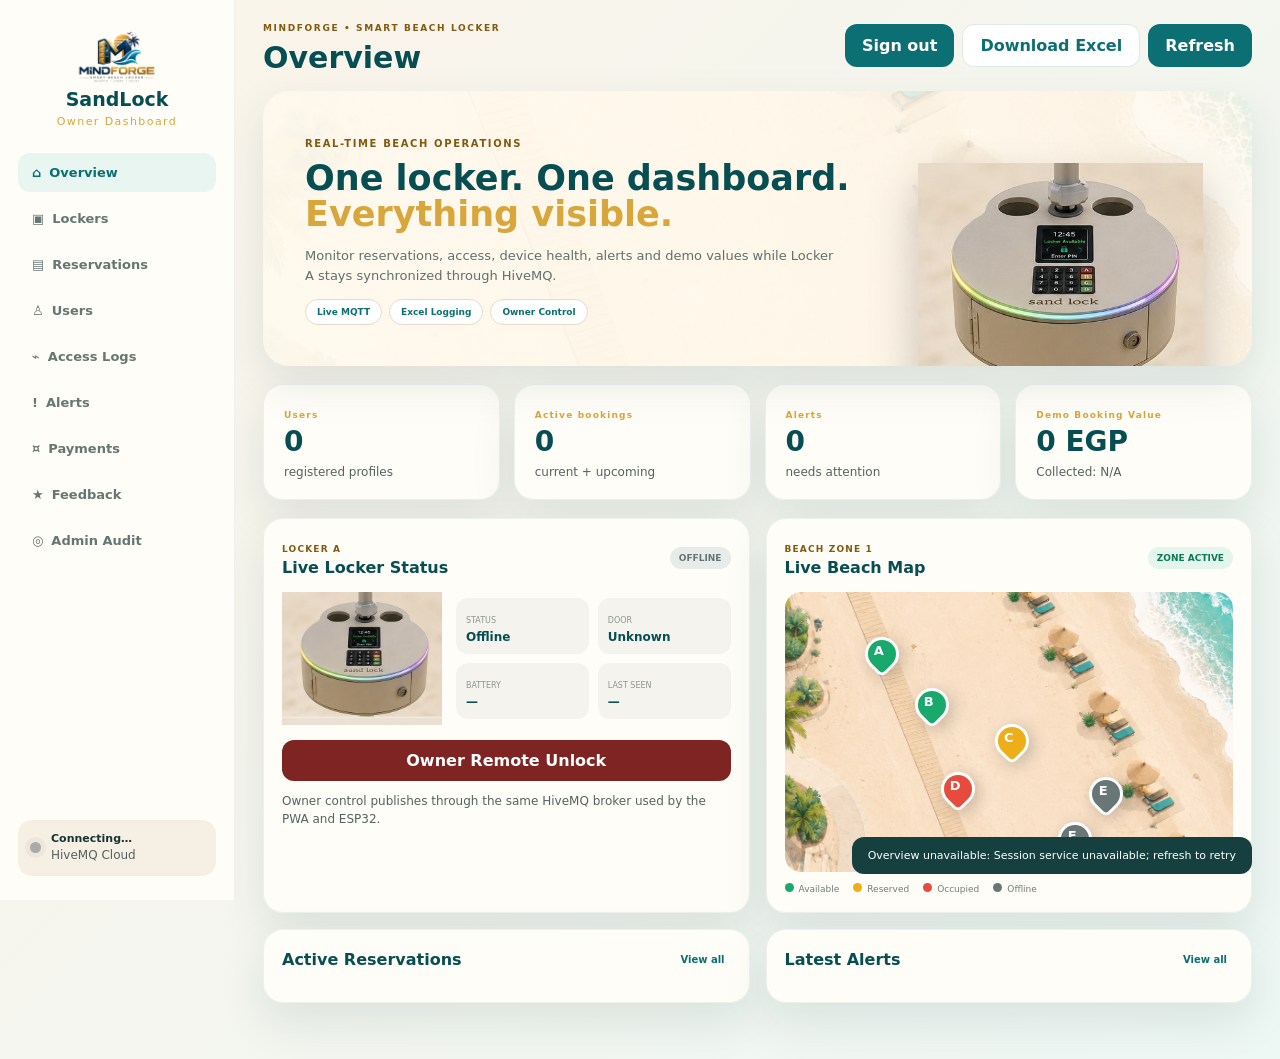
==== static/index.html @ 41cbc2ab "Add files via upload" ====
<!doctype html><html lang="en"><head><meta charset="utf-8"><meta name="viewport" content="width=device-width,initial-scale=1"><title>SandLock Owner Dashboard</title><link rel="stylesheet" href="/static/styles.css"></head><body>
<div class="shell">
<aside class="sidebar"><img src="/static/assets/mindforge-logo.png" class="logo" alt=""><div class="brand"><b>SandLock</b><span>Owner Dashboard</span></div><nav>
<button class="nav active" data-view="overview"><span aria-hidden="true">⌂</span><span class="navLabel">Overview</span></button><button class="nav" data-view="lockers"><span aria-hidden="true">▣</span><span class="navLabel">Lockers</span></button><button class="nav" data-view="reservations"><span aria-hidden="true">▤</span><span class="navLabel">Reservations</span></button><button class="nav" data-view="users"><span aria-hidden="true">♙</span><span class="navLabel">Users</span></button><button class="nav" data-view="access"><span aria-hidden="true">⌁</span><span class="navLabel">Access Logs</span></button><button class="nav" data-view="alerts"><span aria-hidden="true">!</span><span class="navLabel">Alerts</span></button><button class="nav" data-view="payments"><span aria-hidden="true">¤</span><span class="navLabel">Payments</span></button><button class="nav" data-view="feedback"><span aria-hidden="true">★</span><span class="navLabel">Feedback</span></button><button class="nav" data-view="audit"><span aria-hidden="true">◎</span><span class="navLabel">Admin Audit</span></button></nav><div class="sidefoot"><span id="brokerDot"></span><div><b id="brokerText">Connecting…</b><small>HiveMQ Cloud</small></div></div></aside>
<main><header><div><small>MINDFORGE • SMART BEACH LOCKER</small><h1 id="pageTitle">Overview</h1></div><div class="headActions"><button class="btn" id="adminLogout">Sign out</button><a href="/download/database.xlsx" class="btn ghost">Download Excel</a><button class="btn" id="refreshBtn">Refresh</button></div></header>
<section id="overview" class="view active">
<div class="hero"><div class="heroText"><span class="eyebrow">REAL-TIME BEACH OPERATIONS</span><h2>One locker. One dashboard.<br><em>Everything visible.</em></h2><p>Monitor reservations, access, device health, alerts and demo values while Locker A stays synchronized through HiveMQ.</p><div class="heroBadges"><span>Live MQTT</span><span>Excel Logging</span><span>Owner Control</span></div></div><img src="/static/assets/locker.png" class="heroLocker" alt=""></div>
<div class="kpis"><article><small>Users</small><strong id="kUsers">0</strong><span>registered profiles</span></article><article><small>Active bookings</small><strong id="kBookings">0</strong><span>current + upcoming</span></article><article><small>Alerts</small><strong id="kAlerts">0</strong><span>needs attention</span></article><article><small>Demo Booking Value</small><strong id="kRevenue">0 EGP</strong><span title="Actual Collected Revenue: N/A">Collected: N/A</span></article></div>
<div class="grid2"><section class="card lockerLive"><div class="cardHead"><div><small>LOCKER A</small><h3>Live Locker Status</h3></div><span id="liveBadge" class="badge gray">OFFLINE</span></div><div class="lockerScene"><img src="/static/assets/locker.png" alt=""><div class="liveStats"><div><span>Status</span><b id="liveStatus">Offline</b></div><div><span>Door</span><b id="liveDoor">Unknown</b></div><div><span>Battery</span><b id="liveBattery">—</b></div><div><span>Last seen</span><b id="liveLast">—</b></div></div></div><button class="btn danger" id="adminUnlock">Owner Remote Unlock</button><p class="note">Owner control publishes through the same HiveMQ broker used by the PWA and ESP32.</p></section>
<section class="card beachCard"><div class="cardHead"><div><small>BEACH ZONE 1</small><h3>Live Beach Map</h3></div><span class="badge green">ZONE ACTIVE</span></div><div class="mapWrap"><img src="/static/assets/beach-map.png" alt=""><span class="pin pA" id="pinA">A</span><span class="pin pB">B</span><span class="pin pC yellow">C</span><span class="pin pD red">D</span><span class="pin pE gray">E</span><span class="pin pF gray">F</span></div><div class="legend"><span><i class="green"></i>Available</span><span><i class="yellow"></i>Reserved</span><span><i class="red"></i>Occupied</span><span><i class="gray"></i>Offline</span></div></section></div>
<div class="grid2"><section class="card"><div class="cardHead"><h3>Active Reservations</h3><button class="link" data-goto="reservations">View all</button></div><div id="activeRes" class="miniList"></div></section><section class="card"><div class="cardHead"><h3>Latest Alerts</h3><button class="link" data-goto="alerts">View all</button></div><div id="latestAlerts" class="miniList"></div></section></div>
</section>
<section id="tableView" class="view"><div class="card tableCard"><div class="cardHead"><div><small id="tableEyebrow">DATA</small><h3 id="tableTitle">Records</h3></div><label class="searchField" for="searchBox">Search records<input id="searchBox" placeholder="Search records…" type="search"></label></div><div class="tableScroller"><table><thead id="thead"></thead><tbody id="tbody"></tbody></table></div></div></section>
</main></div>
<div id="reservationModal" class="modal" role="dialog" aria-modal="true" aria-labelledby="modalTitle" aria-hidden="true"><div class="modalBackdrop" data-close-modal></div><div class="modalPanel"><div class="modalHead"><div><small>RESERVATION CONTROL</small><h3 id="modalTitle">Reservation Details</h3></div><button class="iconBtn" aria-label="Close reservation details" data-close-modal>×</button></div><div id="reservationDetails" class="detailGrid"></div><div class="pinReveal"><span>Reservation PIN</span><b id="revealedPin">••••</b><button class="btn ghost" id="revealPinBtn">Reveal PIN</button></div><div class="modalActions"><button class="btn" id="reservationUnlockBtn">Emergency Remote Unlock</button><button class="btn danger compact" id="reservationCancelBtn">Cancel Reservation</button></div><p class="note">Every admin action is written to the Admin Audit Log. User login passwords are never exposed here.</p></div></div>
<div id="toast" role="status" aria-live="polite"></div><script src="/static/app.js"></script></body></html>
---- static/styles.css ----
:root{--teal:#0b6f73;--deep:#064e52;--cream:#fff8ec;--gold:#d8a63a;--sand:#f0dfc3;--red:#d84a3a;--green:#15966a;--gray:#667573;--ink:#173334;--muted:#6d7d7b;--card:#fffdf8;--shadow:0 18px 45px rgba(19,62,62,.10)}*{box-sizing:border-box}body{margin:0;font-family:Inter,ui-sans-serif,system-ui,-apple-system,Segoe UI,Arial;background:linear-gradient(135deg,#fbf4e9,#edf7f4);color:var(--ink)}button,input,a{font:inherit}.shell{display:grid;grid-template-columns:235px 1fr;min-height:100vh}.sidebar{background:rgba(255,253,248,.94);border-right:1px solid rgba(9,90,93,.08);padding:24px 18px;position:sticky;top:0;height:100vh;display:flex;flex-direction:column;z-index:5}.logo{width:92px;height:68px;object-fit:contain;align-self:center}.brand{text-align:center;margin:-4px 0 24px}.brand b{display:block;color:var(--deep);font-size:19px}.brand span{font-size:11px;letter-spacing:.13em;color:var(--gold)}nav{display:grid;gap:7px}.nav{border:0;background:transparent;text-align:left;padding:12px 14px;border-radius:12px;color:#657673;cursor:pointer;font-weight:650}.nav:hover,.nav.active{background:#e8f5f1;color:var(--teal)}.sidefoot{margin-top:auto;display:flex;gap:10px;align-items:center;background:#f6efe4;padding:12px;border-radius:14px}.sidefoot>span{width:11px;height:11px;border-radius:50%;background:#aaa;box-shadow:0 0 0 5px rgba(0,0,0,.04)}.sidefoot>span.on{background:var(--green);box-shadow:0 0 0 5px rgba(21,150,106,.13)}.sidefoot b,.sidefoot small{display:block;font-size:11px}.sidefoot small{color:var(--muted);margin-top:2px}main{padding:0 28px 40px;min-width:0}header{height:94px;display:flex;justify-content:space-between;align-items:center;gap:20px}header small{letter-spacing:.18em;color:var(--gold);font-weight:700;font-size:9px}header h1{margin:5px 0 0;font-size:30px;color:var(--deep)}.headActions{display:flex;gap:9px}.btn{border:0;border-radius:12px;padding:11px 17px;background:var(--teal);color:white;font-weight:750;cursor:pointer;text-decoration:none;display:inline-block}.btn.ghost{background:white;color:var(--teal);border:1px solid #dceae6}.btn.danger{width:100%;background:#7e2422;margin-top:15px}.view{display:none}.view.active{display:block}.hero{height:275px;border-radius:26px;overflow:hidden;position:relative;background:linear-gradient(90deg,rgba(255,250,239,.97),rgba(255,250,239,.76)),url('/static/assets/beach-map.png') center/cover;box-shadow:var(--shadow);display:flex;align-items:center;padding:34px 42px}.heroText{max-width:590px;z-index:2}.eyebrow{font-size:10px;color:var(--teal);font-weight:800;letter-spacing:.16em}.hero h2{font-size:35px;line-height:1.04;margin:9px 0 10px;color:var(--deep)}.hero h2 em{color:var(--gold);font-style:normal}.hero p{font-size:13px;line-height:1.55;color:#5d716f;max-width:535px}.heroLocker{position:absolute;right:5%;bottom:-33px;width:285px;filter:drop-shadow(0 22px 24px rgba(0,0,0,.22))}.heroBadges{display:flex;gap:7px;flex-wrap:wrap}.heroBadges span{background:#fff;border:1px solid #e6dccb;border-radius:999px;padding:7px 11px;font-size:9px;font-weight:800;color:var(--teal)}.kpis{display:grid;grid-template-columns:repeat(4,1fr);gap:14px;margin:18px 0}.kpis article,.card{background:rgba(255,253,248,.96);border:1px solid rgba(13,100,102,.08);border-radius:20px;box-shadow:var(--shadow)}.kpis article{padding:18px 20px}.kpis small,.cardHead small{font-size:9px;color:var(--gold);letter-spacing:.13em;font-weight:800}.kpis strong{display:block;font-size:28px;color:var(--deep);margin:3px 0}.kpis span{font-size:10px;color:var(--muted)}.grid2{display:grid;grid-template-columns:1fr 1fr;gap:16px;margin-bottom:16px}.card{padding:18px}.cardHead{display:flex;align-items:center;justify-content:space-between;gap:10px;margin-bottom:13px}.cardHead h3{margin:2px 0;font-size:16px;color:var(--deep)}.badge{font-size:9px;font-weight:900;padding:6px 9px;border-radius:999px;background:#eee;color:#667}.badge.green{background:#e3f5ed;color:#0a7b55}.badge.yellow{background:#fff2cf;color:#aa7110}.badge.red{background:#fde8e3;color:#b63c31}.badge.gray{background:#e7ecea;color:#667573}.lockerScene{display:grid;grid-template-columns:160px 1fr;gap:14px;align-items:center}.lockerScene img{width:160px}.liveStats{display:grid;grid-template-columns:1fr 1fr;gap:9px}.liveStats div{padding:10px;border-radius:12px;background:#f5f3ed}.liveStats span{font-size:8px;text-transform:uppercase;color:#8c9693}.liveStats b{display:block;margin-top:3px;font-size:12px;color:var(--deep)}.note{font-size:9px;color:var(--muted);line-height:1.45}.mapWrap{height:280px;border-radius:16px;overflow:hidden;position:relative}.mapWrap img{width:100%;height:100%;object-fit:cover}.pin{position:absolute;width:34px;height:34px;border-radius:50% 50% 50% 7px;transform:rotate(-45deg);display:grid;place-items:center;background:#19a96c;color:white;border:3px solid white;box-shadow:0 6px 18px rgba(0,0,0,.2);font-weight:900}.pin::after{content:attr(data-x)}.pin{font-size:0}.pin::before{content:attr(id);font-size:0}.pin::after{content:""}.pin{--label:"A"}.pin:before{content:var(--label);font-size:13px;transform:rotate(45deg)}.pA{left:18%;top:16%;--label:"A"}.pB{left:29%;top:34%;--label:"B"}.pC{left:47%;top:47%;--label:"C"}.pD{left:35%;top:64%;--label:"D"}.pE{left:68%;top:66%;--label:"E"}.pF{left:61%;top:82%;--label:"F"}.pin.yellow{background:#edae19}.pin.red{background:#e64b3e}.pin.gray{background:#687675}.legend{display:flex;gap:14px;flex-wrap:wrap;padding-top:11px;font-size:9px;color:var(--muted)}.legend i{display:inline-block;width:9px;height:9px;border-radius:50%;margin-right:5px;background:#19a96c}.legend i.yellow{background:#edae19}.legend i.red{background:#e64b3e}.legend i.gray{background:#687675}.miniList{display:grid;gap:8px}.mini{display:flex;justify-content:space-between;gap:10px;align-items:center;padding:11px;background:#f8f5ef;border-radius:13px}.mini b{font-size:11px;color:var(--deep)}.mini small{display:block;font-size:9px;color:var(--muted);margin-top:3px}.link{border:0;background:none;color:var(--teal);font-weight:800;font-size:10px;cursor:pointer}.tableCard{padding:0;overflow:hidden}.tableCard .cardHead{padding:19px;margin:0;border-bottom:1px solid #edf1ef}.tableCard input{width:240px;padding:10px 12px;border:1px solid #dce5e2;border-radius:10px;background:white}.tableScroller{overflow:auto;max-height:calc(100vh - 190px)}table{border-collapse:collapse;width:100%;font-size:10px;min-width:850px}th,td{padding:12px 13px;text-align:left;border-bottom:1px solid #edf0ee;white-space:nowrap}th{position:sticky;top:0;background:#f0f7f4;color:var(--teal);font-size:9px;text-transform:uppercase;letter-spacing:.06em}td{color:#475d5a}#toast{position:fixed;bottom:26px;right:28px;background:#163f40;color:white;padding:12px 16px;border-radius:12px;opacity:0;transform:translateY(12px);transition:.25s;z-index:30;font-size:11px}#toast.show{opacity:1;transform:none}@media(max-width:1000px){.shell{grid-template-columns:78px 1fr}.sidebar{padding:20px 10px}.brand,.nav{font-size:0}.nav{padding:12px;text-align:center}.nav:first-letter{font-size:16px}.logo{width:60px}.sidefoot div{display:none}.grid2{grid-template-columns:1fr}.kpis{grid-template-columns:1fr 1fr}.heroLocker{opacity:.35}.heroText{max-width:620px}}@media(max-width:680px){main{padding:0 12px 25px}.shell{display:block}.sidebar{position:fixed;bottom:0;top:auto;height:65px;width:100%;display:block;padding:6px;background:#fff;z-index:20}.sidebar .logo,.sidebar .brand,.sidefoot{display:none}nav{display:flex;overflow:auto;gap:4px}.nav{flex:1;min-width:70px;text-align:center;padding:12px 5px;font-size:0}.nav:before{font-size:16px}.kpis{grid-template-columns:1fr 1fr}.hero{height:250px;padding:25px}.hero h2{font-size:28px}.heroLocker{width:220px}.grid2{grid-template-columns:1fr}header{height:82px}.headActions .ghost{display:none}.lockerScene{grid-template-columns:120px 1fr}.lockerScene img{width:120px}.mapWrap{height:270px}body{padding-bottom:70px}}

.tableAction{border:1px solid #cfe3de;background:#fff;color:var(--teal);border-radius:9px;padding:7px 10px;font-size:9px;font-weight:800;cursor:pointer}.tableAction:hover{background:#e8f5f1}.modal{position:fixed;inset:0;z-index:60;display:none;align-items:center;justify-content:center;padding:20px}.modal.open{display:flex}.modalBackdrop{position:absolute;inset:0;background:rgba(6,45,47,.48);backdrop-filter:blur(3px)}.modalPanel{position:relative;width:min(760px,96vw);max-height:90vh;overflow:auto;background:var(--card);border-radius:22px;box-shadow:0 28px 80px rgba(7,45,47,.28);padding:22px}.modalHead{display:flex;align-items:flex-start;justify-content:space-between;border-bottom:1px solid #e8eeeb;padding-bottom:13px;margin-bottom:15px}.modalHead small{font-size:9px;color:var(--gold);letter-spacing:.14em;font-weight:800}.modalHead h3{margin:4px 0 0;color:var(--deep);font-size:20px}.iconBtn{border:0;background:#eef5f2;color:var(--deep);width:34px;height:34px;border-radius:50%;font-size:22px;cursor:pointer}.detailGrid{display:grid;grid-template-columns:repeat(3,1fr);gap:10px}.detailGrid>div,.pinReveal{background:#f7f4ed;border-radius:13px;padding:12px}.detailGrid span,.pinReveal span{display:block;font-size:8px;text-transform:uppercase;letter-spacing:.07em;color:#879391;margin-bottom:4px}.detailGrid b{font-size:11px;color:var(--deep);word-break:break-word}.statusText.green{color:var(--green)}.statusText.yellow{color:#aa7110}.statusText.red{color:var(--red)}.statusText.gray{color:var(--gray)}.pinReveal{margin-top:12px;display:grid;grid-template-columns:1fr auto auto;align-items:center;gap:12px}.pinReveal span{margin:0}.pinReveal b{font-size:20px;letter-spacing:.14em;color:var(--deep)}.modalActions{display:grid;grid-template-columns:1fr 1fr;gap:10px;margin-top:12px}.btn.danger.compact{margin:0;width:auto}.btn:disabled{opacity:.45;cursor:not-allowed}@media(max-width:680px){.detailGrid{grid-template-columns:1fr 1fr}.pinReveal{grid-template-columns:1fr auto}.pinReveal .btn{grid-column:1/-1}.modalActions{grid-template-columns:1fr}.modalPanel{padding:16px}}

/* Informational toasts never own an input hit area. */
#toast{pointer-events:none;max-width:min(420px,calc(100vw - 32px));overflow-wrap:anywhere}
@media(max-width:680px){#toast{bottom:94px;right:16px}}

/* Group 7: reuse Owner components at narrow widths and on sign in. */
button:focus-visible,a:focus-visible,input:focus-visible{outline:3px solid #064d54;outline-offset:3px}
main,header>div,.headActions,.tableCard .cardHead>div{min-width:0}
header{height:auto;min-height:90px;gap:12px;flex-wrap:wrap;padding:16px 0}
header h1{overflow-wrap:anywhere}
.headActions{display:flex;gap:8px;flex-wrap:wrap}
.headActions .btn{white-space:normal;text-align:center}
.tableCard .cardHead{gap:12px;flex-wrap:wrap}
.searchField{font-size:12px;color:#475d5a;display:grid;gap:6px;max-width:100%}
#searchBox{width:min(250px,100%);min-width:0}
.nav{display:flex;gap:8px;align-items:center;font-size:13px!important;white-space:normal}
.nav:first-letter{font-size:inherit}.navLabel{font-size:13px}
.tableScroller{max-width:100%}
table{font-size:12px}th{font-size:11px;color:#07585b}
.detailGrid span,.pinReveal span,.modalHead small,.note,.sidefoot small,.kpis article span{font-size:12px;line-height:1.45;color:#526361}
.detailGrid b{font-size:13px}.tableAction{font-size:12px;min-height:38px}
.modalPanel{max-height:calc(100dvh - 36px)}.modalHead h3{overflow-wrap:anywhere}
.modalHead small,.eyebrow,header small,.cardHead small{color:#815a10}
.loginPage{padding:0}.loginMain{min-height:100dvh;display:grid;place-items:center;padding:24px}
.loginCard{width:min(440px,100%);padding:28px}
.loginLogo{width:160px;display:block;margin:0 auto 22px}.loginCard h1{margin:12px 0}.loginCard p{font-size:14px;color:#526361;line-height:1.5}
.ownerField{display:grid;gap:8px;font-size:14px;font-weight:700;margin:20px 0;color:#284447}
.ownerField input{width:100%;min-width:0;box-sizing:border-box;height:50px;border:1px solid #b8c6c1;border-radius:14px;background:#fcfbf8;padding:12px;font:inherit}
#adminLogin>.btn{width:100%;min-height:50px}#adminLogin #error{color:#a82e25;overflow-wrap:anywhere}
@media(max-width:1000px) and (min-width:681px){.shell{grid-template-columns:150px minmax(0,1fr)}.nav{padding:10px 6px}.sidebar{padding:20px 8px}}
@media(max-width:680px){
 .sidebar{height:80px;padding:6px}.sidebar nav{height:68px;align-items:stretch}
 .nav{flex-direction:column;justify-content:center;gap:4px;min-width:88px;padding:8px 5px}
 .navLabel{font-size:12px}.nav>span:first-child{font-size:17px}
 .headActions .ghost{display:inline-flex}.headActions{width:100%}.headActions>.btn{flex:1;padding:10px;font-size:13px}
 body{padding-bottom:86px}.loginPage{padding-bottom:0}.loginMain{padding:16px}
 .kpis{gap:10px}.kpis article{min-width:0}.kpis strong{overflow-wrap:anywhere}
 #toast{bottom:96px}.modal{padding:16px}.modalPanel{max-width:100%;box-sizing:border-box}
}
/* Keep existing cards responsive to available width, including zoom. */
.grid2{grid-template-columns:repeat(auto-fit,minmax(min(100%,360px),1fr))}
.grid2>.card,.liveStats,.liveStats>div{min-width:0}
.liveStats b{overflow-wrap:anywhere}
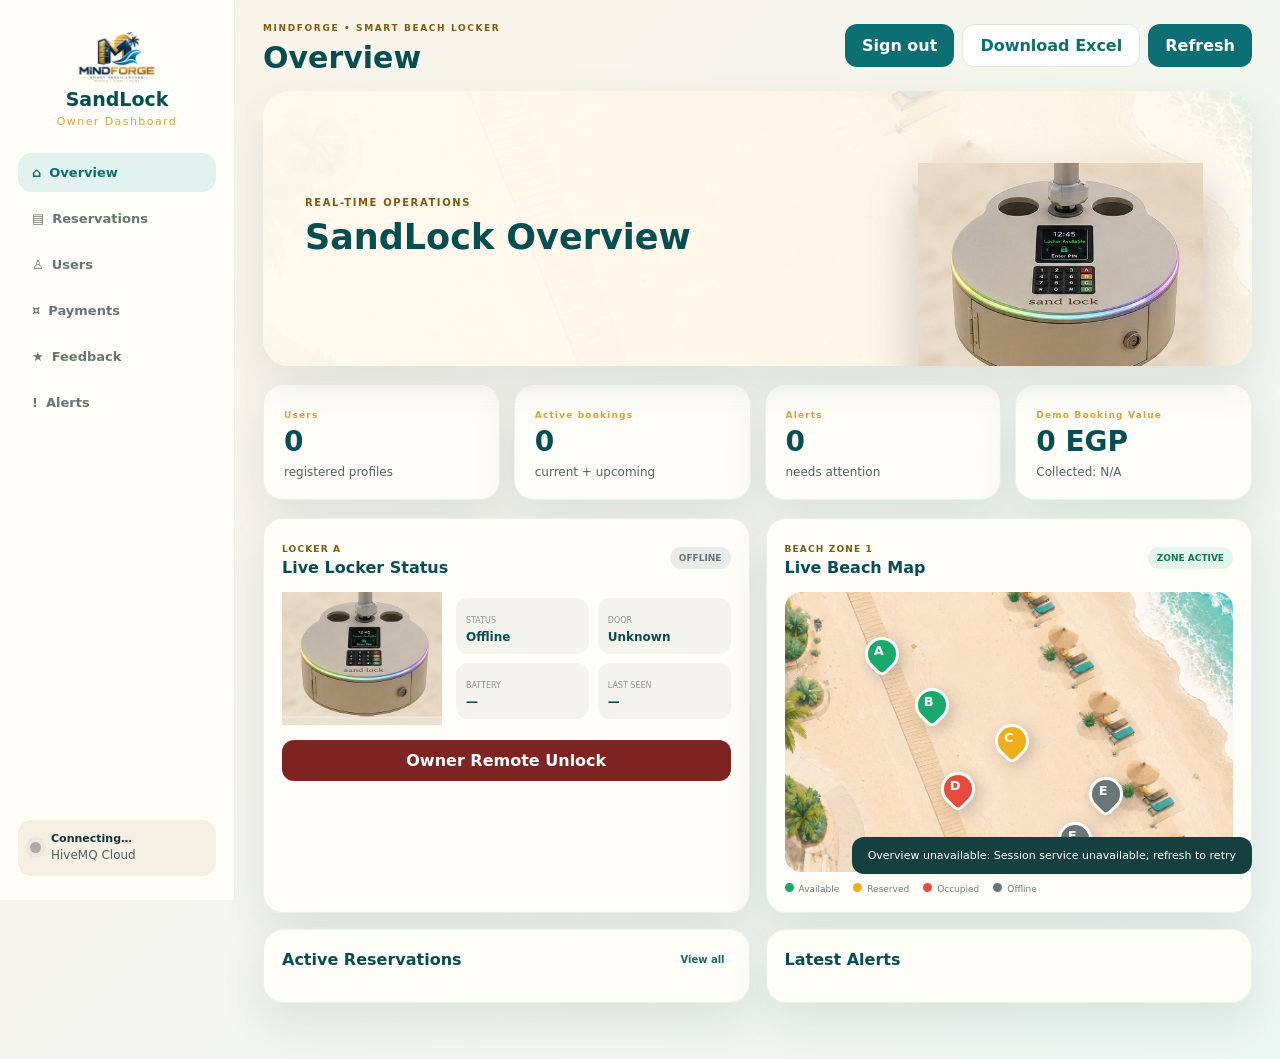
==== commit fb3bf172: "Update SandLock owner dashboard and reservation backend" ====
--- a/static/index.html
+++ b/static/index.html
@@ -1,16 +1,16 @@
-<!doctype html><html lang="en"><head><meta charset="utf-8"><meta name="viewport" content="width=device-width,initial-scale=1"><title>SandLock Owner Dashboard</title><link rel="stylesheet" href="/static/styles.css"></head><body>
-<div class="shell">
-<aside class="sidebar"><img src="/static/assets/mindforge-logo.png" class="logo" alt=""><div class="brand"><b>SandLock</b><span>Owner Dashboard</span></div><nav>
-<button class="nav active" data-view="overview"><span aria-hidden="true">⌂</span><span class="navLabel">Overview</span></button><button class="nav" data-view="lockers"><span aria-hidden="true">▣</span><span class="navLabel">Lockers</span></button><button class="nav" data-view="reservations"><span aria-hidden="true">▤</span><span class="navLabel">Reservations</span></button><button class="nav" data-view="users"><span aria-hidden="true">♙</span><span class="navLabel">Users</span></button><button class="nav" data-view="access"><span aria-hidden="true">⌁</span><span class="navLabel">Access Logs</span></button><button class="nav" data-view="alerts"><span aria-hidden="true">!</span><span class="navLabel">Alerts</span></button><button class="nav" data-view="payments"><span aria-hidden="true">¤</span><span class="navLabel">Payments</span></button><button class="nav" data-view="feedback"><span aria-hidden="true">★</span><span class="navLabel">Feedback</span></button><button class="nav" data-view="audit"><span aria-hidden="true">◎</span><span class="navLabel">Admin Audit</span></button></nav><div class="sidefoot"><span id="brokerDot"></span><div><b id="brokerText">Connecting…</b><small>HiveMQ Cloud</small></div></div></aside>
-<main><header><div><small>MINDFORGE • SMART BEACH LOCKER</small><h1 id="pageTitle">Overview</h1></div><div class="headActions"><button class="btn" id="adminLogout">Sign out</button><a href="/download/database.xlsx" class="btn ghost">Download Excel</a><button class="btn" id="refreshBtn">Refresh</button></div></header>
-<section id="overview" class="view active">
-<div class="hero"><div class="heroText"><span class="eyebrow">REAL-TIME BEACH OPERATIONS</span><h2>One locker. One dashboard.<br><em>Everything visible.</em></h2><p>Monitor reservations, access, device health, alerts and demo values while Locker A stays synchronized through HiveMQ.</p><div class="heroBadges"><span>Live MQTT</span><span>Excel Logging</span><span>Owner Control</span></div></div><img src="/static/assets/locker.png" class="heroLocker" alt=""></div>
-<div class="kpis"><article><small>Users</small><strong id="kUsers">0</strong><span>registered profiles</span></article><article><small>Active bookings</small><strong id="kBookings">0</strong><span>current + upcoming</span></article><article><small>Alerts</small><strong id="kAlerts">0</strong><span>needs attention</span></article><article><small>Demo Booking Value</small><strong id="kRevenue">0 EGP</strong><span title="Actual Collected Revenue: N/A">Collected: N/A</span></article></div>
-<div class="grid2"><section class="card lockerLive"><div class="cardHead"><div><small>LOCKER A</small><h3>Live Locker Status</h3></div><span id="liveBadge" class="badge gray">OFFLINE</span></div><div class="lockerScene"><img src="/static/assets/locker.png" alt=""><div class="liveStats"><div><span>Status</span><b id="liveStatus">Offline</b></div><div><span>Door</span><b id="liveDoor">Unknown</b></div><div><span>Battery</span><b id="liveBattery">—</b></div><div><span>Last seen</span><b id="liveLast">—</b></div></div></div><button class="btn danger" id="adminUnlock">Owner Remote Unlock</button><p class="note">Owner control publishes through the same HiveMQ broker used by the PWA and ESP32.</p></section>
-<section class="card beachCard"><div class="cardHead"><div><small>BEACH ZONE 1</small><h3>Live Beach Map</h3></div><span class="badge green">ZONE ACTIVE</span></div><div class="mapWrap"><img src="/static/assets/beach-map.png" alt=""><span class="pin pA" id="pinA">A</span><span class="pin pB">B</span><span class="pin pC yellow">C</span><span class="pin pD red">D</span><span class="pin pE gray">E</span><span class="pin pF gray">F</span></div><div class="legend"><span><i class="green"></i>Available</span><span><i class="yellow"></i>Reserved</span><span><i class="red"></i>Occupied</span><span><i class="gray"></i>Offline</span></div></section></div>
-<div class="grid2"><section class="card"><div class="cardHead"><h3>Active Reservations</h3><button class="link" data-goto="reservations">View all</button></div><div id="activeRes" class="miniList"></div></section><section class="card"><div class="cardHead"><h3>Latest Alerts</h3><button class="link" data-goto="alerts">View all</button></div><div id="latestAlerts" class="miniList"></div></section></div>
-</section>
-<section id="tableView" class="view"><div class="card tableCard"><div class="cardHead"><div><small id="tableEyebrow">DATA</small><h3 id="tableTitle">Records</h3></div><label class="searchField" for="searchBox">Search records<input id="searchBox" placeholder="Search records…" type="search"></label></div><div class="tableScroller"><table><thead id="thead"></thead><tbody id="tbody"></tbody></table></div></div></section>
-</main></div>
-<div id="reservationModal" class="modal" role="dialog" aria-modal="true" aria-labelledby="modalTitle" aria-hidden="true"><div class="modalBackdrop" data-close-modal></div><div class="modalPanel"><div class="modalHead"><div><small>RESERVATION CONTROL</small><h3 id="modalTitle">Reservation Details</h3></div><button class="iconBtn" aria-label="Close reservation details" data-close-modal>×</button></div><div id="reservationDetails" class="detailGrid"></div><div class="pinReveal"><span>Reservation PIN</span><b id="revealedPin">••••</b><button class="btn ghost" id="revealPinBtn">Reveal PIN</button></div><div class="modalActions"><button class="btn" id="reservationUnlockBtn">Emergency Remote Unlock</button><button class="btn danger compact" id="reservationCancelBtn">Cancel Reservation</button></div><p class="note">Every admin action is written to the Admin Audit Log. User login passwords are never exposed here.</p></div></div>
-<div id="toast" role="status" aria-live="polite"></div><script src="/static/app.js"></script></body></html>
+<!doctype html><html lang="en"><head><meta charset="utf-8"><meta name="viewport" content="width=device-width,initial-scale=1"><title>SandLock Owner Dashboard</title><link rel="stylesheet" href="/static/styles.css"></head><body>
+<div class="shell">
+<aside class="sidebar"><img src="/static/assets/mindforge-logo.png" class="logo" alt=""><div class="brand"><b>SandLock</b><span>Owner Dashboard</span></div><nav>
+<button class="nav active" data-view="overview"><span aria-hidden="true">⌂</span><span class="navLabel">Overview</span></button><button class="nav" data-view="reservations"><span aria-hidden="true">▤</span><span class="navLabel">Reservations</span></button><button class="nav" data-view="users"><span aria-hidden="true">♙</span><span class="navLabel">Users</span></button><button class="nav" data-view="payments"><span aria-hidden="true">¤</span><span class="navLabel">Payments</span></button><button class="nav" data-view="feedback"><span aria-hidden="true">★</span><span class="navLabel">Feedback</span></button><button class="nav" data-view="alerts"><span aria-hidden="true">!</span><span class="navLabel">Alerts</span></button></nav><div class="sidefoot"><span id="brokerDot"></span><div><b id="brokerText">Connecting…</b><small>HiveMQ Cloud</small></div></div></aside>
+<main><header><div><small>MINDFORGE • SMART BEACH LOCKER</small><h1 id="pageTitle">Overview</h1></div><div class="headActions"><button class="btn" id="adminLogout">Sign out</button><a href="/download/database.xlsx" class="btn ghost">Download Excel</a><button class="btn" id="refreshBtn">Refresh</button></div></header>
+<section id="overview" class="view active">
+<div class="hero"><div class="heroText"><span class="eyebrow">REAL-TIME OPERATIONS</span><h2>SandLock Overview</h2></div><img src="/static/assets/locker.png" class="heroLocker" alt=""></div>
+<div class="kpis"><article><small>Users</small><strong id="kUsers">0</strong><span>registered profiles</span></article><article><small>Active bookings</small><strong id="kBookings">0</strong><span>current + upcoming</span></article><article><small>Alerts</small><strong id="kAlerts">0</strong><span>needs attention</span></article><article><small>Demo Booking Value</small><strong id="kRevenue">0 EGP</strong><span title="Actual Collected Revenue: N/A">Collected: N/A</span></article></div>
+<div class="grid2"><section class="card lockerLive"><div class="cardHead"><div><small>LOCKER A</small><h3>Live Locker Status</h3></div><span id="liveBadge" class="badge gray">OFFLINE</span></div><div class="lockerScene"><img src="/static/assets/locker.png" alt=""><div class="liveStats"><div><span>Status</span><b id="liveStatus">Offline</b></div><div><span>Door</span><b id="liveDoor">Unknown</b></div><div><span>Battery</span><b id="liveBattery">—</b></div><div><span>Last seen</span><b id="liveLast">—</b></div></div></div><button class="btn danger" id="adminUnlock">Owner Remote Unlock</button></section>
+<section class="card beachCard"><div class="cardHead"><div><small>BEACH ZONE 1</small><h3>Live Beach Map</h3></div><span class="badge green">ZONE ACTIVE</span></div><div class="mapWrap"><img src="/static/assets/beach-map.png" alt=""><span class="pin pA" id="pinA">A</span><span class="pin pB">B</span><span class="pin pC yellow">C</span><span class="pin pD red">D</span><span class="pin pE gray">E</span><span class="pin pF gray">F</span></div><div class="legend"><span><i class="green"></i>Available</span><span><i class="yellow"></i>Reserved</span><span><i class="red"></i>Occupied</span><span><i class="gray"></i>Offline</span></div></section></div>
+<div class="grid2"><section class="card"><div class="cardHead"><h3>Active Reservations</h3><button class="link" data-goto="reservations">View all</button></div><div id="activeRes" class="miniList"></div></section><section class="card"><div class="cardHead"><h3>Latest Alerts</h3></div><div id="latestAlerts" class="miniList"></div></section></div>
+</section>
+<section id="tableView" class="view"><div class="card tableCard"><div class="cardHead"><div><small id="tableEyebrow">DATA</small><h3 id="tableTitle">Records</h3></div><label class="searchField" for="searchBox">Search records<input id="searchBox" placeholder="Search records…" type="search"></label></div><div class="tableScroller"><table><thead id="thead"></thead><tbody id="tbody"></tbody></table></div></div></section>
+</main></div>
+<div id="reservationModal" class="modal" role="dialog" aria-modal="true" aria-labelledby="modalTitle" aria-hidden="true"><div class="modalBackdrop" data-close-modal></div><div class="modalPanel"><div class="modalHead"><div><small>RESERVATION CONTROL</small><h3 id="modalTitle">Reservation Details</h3></div><button class="iconBtn" aria-label="Close reservation details" data-close-modal>×</button></div><div id="reservationDetails" class="detailGrid"></div><div class="pinReveal"><span>Reservation PIN</span><b id="revealedPin">••••</b><button class="btn ghost" id="revealPinBtn">Reveal PIN</button></div><div class="modalActions"><button class="btn" id="reservationUnlockBtn">Emergency Remote Unlock</button><button class="btn danger compact" id="reservationCancelBtn">Cancel Reservation</button></div></div></div>
+<div id="toast" role="status" aria-live="polite"></div><script src="/static/app.js"></script></body></html>
--- a/static/styles.css
+++ b/static/styles.css
@@ -1,46 +1,59 @@
-:root{--teal:#0b6f73;--deep:#064e52;--cream:#fff8ec;--gold:#d8a63a;--sand:#f0dfc3;--red:#d84a3a;--green:#15966a;--gray:#667573;--ink:#173334;--muted:#6d7d7b;--card:#fffdf8;--shadow:0 18px 45px rgba(19,62,62,.10)}*{box-sizing:border-box}body{margin:0;font-family:Inter,ui-sans-serif,system-ui,-apple-system,Segoe UI,Arial;background:linear-gradient(135deg,#fbf4e9,#edf7f4);color:var(--ink)}button,input,a{font:inherit}.shell{display:grid;grid-template-columns:235px 1fr;min-height:100vh}.sidebar{background:rgba(255,253,248,.94);border-right:1px solid rgba(9,90,93,.08);padding:24px 18px;position:sticky;top:0;height:100vh;display:flex;flex-direction:column;z-index:5}.logo{width:92px;height:68px;object-fit:contain;align-self:center}.brand{text-align:center;margin:-4px 0 24px}.brand b{display:block;color:var(--deep);font-size:19px}.brand span{font-size:11px;letter-spacing:.13em;color:var(--gold)}nav{display:grid;gap:7px}.nav{border:0;background:transparent;text-align:left;padding:12px 14px;border-radius:12px;color:#657673;cursor:pointer;font-weight:650}.nav:hover,.nav.active{background:#e8f5f1;color:var(--teal)}.sidefoot{margin-top:auto;display:flex;gap:10px;align-items:center;background:#f6efe4;padding:12px;border-radius:14px}.sidefoot>span{width:11px;height:11px;border-radius:50%;background:#aaa;box-shadow:0 0 0 5px rgba(0,0,0,.04)}.sidefoot>span.on{background:var(--green);box-shadow:0 0 0 5px rgba(21,150,106,.13)}.sidefoot b,.sidefoot small{display:block;font-size:11px}.sidefoot small{color:var(--muted);margin-top:2px}main{padding:0 28px 40px;min-width:0}header{height:94px;display:flex;justify-content:space-between;align-items:center;gap:20px}header small{letter-spacing:.18em;color:var(--gold);font-weight:700;font-size:9px}header h1{margin:5px 0 0;font-size:30px;color:var(--deep)}.headActions{display:flex;gap:9px}.btn{border:0;border-radius:12px;padding:11px 17px;background:var(--teal);color:white;font-weight:750;cursor:pointer;text-decoration:none;display:inline-block}.btn.ghost{background:white;color:var(--teal);border:1px solid #dceae6}.btn.danger{width:100%;background:#7e2422;margin-top:15px}.view{display:none}.view.active{display:block}.hero{height:275px;border-radius:26px;overflow:hidden;position:relative;background:linear-gradient(90deg,rgba(255,250,239,.97),rgba(255,250,239,.76)),url('/static/assets/beach-map.png') center/cover;box-shadow:var(--shadow);display:flex;align-items:center;padding:34px 42px}.heroText{max-width:590px;z-index:2}.eyebrow{font-size:10px;color:var(--teal);font-weight:800;letter-spacing:.16em}.hero h2{font-size:35px;line-height:1.04;margin:9px 0 10px;color:var(--deep)}.hero h2 em{color:var(--gold);font-style:normal}.hero p{font-size:13px;line-height:1.55;color:#5d716f;max-width:535px}.heroLocker{position:absolute;right:5%;bottom:-33px;width:285px;filter:drop-shadow(0 22px 24px rgba(0,0,0,.22))}.heroBadges{display:flex;gap:7px;flex-wrap:wrap}.heroBadges span{background:#fff;border:1px solid #e6dccb;border-radius:999px;padding:7px 11px;font-size:9px;font-weight:800;color:var(--teal)}.kpis{display:grid;grid-template-columns:repeat(4,1fr);gap:14px;margin:18px 0}.kpis article,.card{background:rgba(255,253,248,.96);border:1px solid rgba(13,100,102,.08);border-radius:20px;box-shadow:var(--shadow)}.kpis article{padding:18px 20px}.kpis small,.cardHead small{font-size:9px;color:var(--gold);letter-spacing:.13em;font-weight:800}.kpis strong{display:block;font-size:28px;color:var(--deep);margin:3px 0}.kpis span{font-size:10px;color:var(--muted)}.grid2{display:grid;grid-template-columns:1fr 1fr;gap:16px;margin-bottom:16px}.card{padding:18px}.cardHead{display:flex;align-items:center;justify-content:space-between;gap:10px;margin-bottom:13px}.cardHead h3{margin:2px 0;font-size:16px;color:var(--deep)}.badge{font-size:9px;font-weight:900;padding:6px 9px;border-radius:999px;background:#eee;color:#667}.badge.green{background:#e3f5ed;color:#0a7b55}.badge.yellow{background:#fff2cf;color:#aa7110}.badge.red{background:#fde8e3;color:#b63c31}.badge.gray{background:#e7ecea;color:#667573}.lockerScene{display:grid;grid-template-columns:160px 1fr;gap:14px;align-items:center}.lockerScene img{width:160px}.liveStats{display:grid;grid-template-columns:1fr 1fr;gap:9px}.liveStats div{padding:10px;border-radius:12px;background:#f5f3ed}.liveStats span{font-size:8px;text-transform:uppercase;color:#8c9693}.liveStats b{display:block;margin-top:3px;font-size:12px;color:var(--deep)}.note{font-size:9px;color:var(--muted);line-height:1.45}.mapWrap{height:280px;border-radius:16px;overflow:hidden;position:relative}.mapWrap img{width:100%;height:100%;object-fit:cover}.pin{position:absolute;width:34px;height:34px;border-radius:50% 50% 50% 7px;transform:rotate(-45deg);display:grid;place-items:center;background:#19a96c;color:white;border:3px solid white;box-shadow:0 6px 18px rgba(0,0,0,.2);font-weight:900}.pin::after{content:attr(data-x)}.pin{font-size:0}.pin::before{content:attr(id);font-size:0}.pin::after{content:""}.pin{--label:"A"}.pin:before{content:var(--label);font-size:13px;transform:rotate(45deg)}.pA{left:18%;top:16%;--label:"A"}.pB{left:29%;top:34%;--label:"B"}.pC{left:47%;top:47%;--label:"C"}.pD{left:35%;top:64%;--label:"D"}.pE{left:68%;top:66%;--label:"E"}.pF{left:61%;top:82%;--label:"F"}.pin.yellow{background:#edae19}.pin.red{background:#e64b3e}.pin.gray{background:#687675}.legend{display:flex;gap:14px;flex-wrap:wrap;padding-top:11px;font-size:9px;color:var(--muted)}.legend i{display:inline-block;width:9px;height:9px;border-radius:50%;margin-right:5px;background:#19a96c}.legend i.yellow{background:#edae19}.legend i.red{background:#e64b3e}.legend i.gray{background:#687675}.miniList{display:grid;gap:8px}.mini{display:flex;justify-content:space-between;gap:10px;align-items:center;padding:11px;background:#f8f5ef;border-radius:13px}.mini b{font-size:11px;color:var(--deep)}.mini small{display:block;font-size:9px;color:var(--muted);margin-top:3px}.link{border:0;background:none;color:var(--teal);font-weight:800;font-size:10px;cursor:pointer}.tableCard{padding:0;overflow:hidden}.tableCard .cardHead{padding:19px;margin:0;border-bottom:1px solid #edf1ef}.tableCard input{width:240px;padding:10px 12px;border:1px solid #dce5e2;border-radius:10px;background:white}.tableScroller{overflow:auto;max-height:calc(100vh - 190px)}table{border-collapse:collapse;width:100%;font-size:10px;min-width:850px}th,td{padding:12px 13px;text-align:left;border-bottom:1px solid #edf0ee;white-space:nowrap}th{position:sticky;top:0;background:#f0f7f4;color:var(--teal);font-size:9px;text-transform:uppercase;letter-spacing:.06em}td{color:#475d5a}#toast{position:fixed;bottom:26px;right:28px;background:#163f40;color:white;padding:12px 16px;border-radius:12px;opacity:0;transform:translateY(12px);transition:.25s;z-index:30;font-size:11px}#toast.show{opacity:1;transform:none}@media(max-width:1000px){.shell{grid-template-columns:78px 1fr}.sidebar{padding:20px 10px}.brand,.nav{font-size:0}.nav{padding:12px;text-align:center}.nav:first-letter{font-size:16px}.logo{width:60px}.sidefoot div{display:none}.grid2{grid-template-columns:1fr}.kpis{grid-template-columns:1fr 1fr}.heroLocker{opacity:.35}.heroText{max-width:620px}}@media(max-width:680px){main{padding:0 12px 25px}.shell{display:block}.sidebar{position:fixed;bottom:0;top:auto;height:65px;width:100%;display:block;padding:6px;background:#fff;z-index:20}.sidebar .logo,.sidebar .brand,.sidefoot{display:none}nav{display:flex;overflow:auto;gap:4px}.nav{flex:1;min-width:70px;text-align:center;padding:12px 5px;font-size:0}.nav:before{font-size:16px}.kpis{grid-template-columns:1fr 1fr}.hero{height:250px;padding:25px}.hero h2{font-size:28px}.heroLocker{width:220px}.grid2{grid-template-columns:1fr}header{height:82px}.headActions .ghost{display:none}.lockerScene{grid-template-columns:120px 1fr}.lockerScene img{width:120px}.mapWrap{height:270px}body{padding-bottom:70px}}
-
-.tableAction{border:1px solid #cfe3de;background:#fff;color:var(--teal);border-radius:9px;padding:7px 10px;font-size:9px;font-weight:800;cursor:pointer}.tableAction:hover{background:#e8f5f1}.modal{position:fixed;inset:0;z-index:60;display:none;align-items:center;justify-content:center;padding:20px}.modal.open{display:flex}.modalBackdrop{position:absolute;inset:0;background:rgba(6,45,47,.48);backdrop-filter:blur(3px)}.modalPanel{position:relative;width:min(760px,96vw);max-height:90vh;overflow:auto;background:var(--card);border-radius:22px;box-shadow:0 28px 80px rgba(7,45,47,.28);padding:22px}.modalHead{display:flex;align-items:flex-start;justify-content:space-between;border-bottom:1px solid #e8eeeb;padding-bottom:13px;margin-bottom:15px}.modalHead small{font-size:9px;color:var(--gold);letter-spacing:.14em;font-weight:800}.modalHead h3{margin:4px 0 0;color:var(--deep);font-size:20px}.iconBtn{border:0;background:#eef5f2;color:var(--deep);width:34px;height:34px;border-radius:50%;font-size:22px;cursor:pointer}.detailGrid{display:grid;grid-template-columns:repeat(3,1fr);gap:10px}.detailGrid>div,.pinReveal{background:#f7f4ed;border-radius:13px;padding:12px}.detailGrid span,.pinReveal span{display:block;font-size:8px;text-transform:uppercase;letter-spacing:.07em;color:#879391;margin-bottom:4px}.detailGrid b{font-size:11px;color:var(--deep);word-break:break-word}.statusText.green{color:var(--green)}.statusText.yellow{color:#aa7110}.statusText.red{color:var(--red)}.statusText.gray{color:var(--gray)}.pinReveal{margin-top:12px;display:grid;grid-template-columns:1fr auto auto;align-items:center;gap:12px}.pinReveal span{margin:0}.pinReveal b{font-size:20px;letter-spacing:.14em;color:var(--deep)}.modalActions{display:grid;grid-template-columns:1fr 1fr;gap:10px;margin-top:12px}.btn.danger.compact{margin:0;width:auto}.btn:disabled{opacity:.45;cursor:not-allowed}@media(max-width:680px){.detailGrid{grid-template-columns:1fr 1fr}.pinReveal{grid-template-columns:1fr auto}.pinReveal .btn{grid-column:1/-1}.modalActions{grid-template-columns:1fr}.modalPanel{padding:16px}}
-
-/* Informational toasts never own an input hit area. */
-#toast{pointer-events:none;max-width:min(420px,calc(100vw - 32px));overflow-wrap:anywhere}
-@media(max-width:680px){#toast{bottom:94px;right:16px}}
-
-/* Group 7: reuse Owner components at narrow widths and on sign in. */
-button:focus-visible,a:focus-visible,input:focus-visible{outline:3px solid #064d54;outline-offset:3px}
-main,header>div,.headActions,.tableCard .cardHead>div{min-width:0}
-header{height:auto;min-height:90px;gap:12px;flex-wrap:wrap;padding:16px 0}
-header h1{overflow-wrap:anywhere}
-.headActions{display:flex;gap:8px;flex-wrap:wrap}
-.headActions .btn{white-space:normal;text-align:center}
-.tableCard .cardHead{gap:12px;flex-wrap:wrap}
-.searchField{font-size:12px;color:#475d5a;display:grid;gap:6px;max-width:100%}
-#searchBox{width:min(250px,100%);min-width:0}
-.nav{display:flex;gap:8px;align-items:center;font-size:13px!important;white-space:normal}
-.nav:first-letter{font-size:inherit}.navLabel{font-size:13px}
-.tableScroller{max-width:100%}
-table{font-size:12px}th{font-size:11px;color:#07585b}
-.detailGrid span,.pinReveal span,.modalHead small,.note,.sidefoot small,.kpis article span{font-size:12px;line-height:1.45;color:#526361}
-.detailGrid b{font-size:13px}.tableAction{font-size:12px;min-height:38px}
-.modalPanel{max-height:calc(100dvh - 36px)}.modalHead h3{overflow-wrap:anywhere}
-.modalHead small,.eyebrow,header small,.cardHead small{color:#815a10}
-.loginPage{padding:0}.loginMain{min-height:100dvh;display:grid;place-items:center;padding:24px}
-.loginCard{width:min(440px,100%);padding:28px}
-.loginLogo{width:160px;display:block;margin:0 auto 22px}.loginCard h1{margin:12px 0}.loginCard p{font-size:14px;color:#526361;line-height:1.5}
-.ownerField{display:grid;gap:8px;font-size:14px;font-weight:700;margin:20px 0;color:#284447}
-.ownerField input{width:100%;min-width:0;box-sizing:border-box;height:50px;border:1px solid #b8c6c1;border-radius:14px;background:#fcfbf8;padding:12px;font:inherit}
-#adminLogin>.btn{width:100%;min-height:50px}#adminLogin #error{color:#a82e25;overflow-wrap:anywhere}
-@media(max-width:1000px) and (min-width:681px){.shell{grid-template-columns:150px minmax(0,1fr)}.nav{padding:10px 6px}.sidebar{padding:20px 8px}}
-@media(max-width:680px){
- .sidebar{height:80px;padding:6px}.sidebar nav{height:68px;align-items:stretch}
- .nav{flex-direction:column;justify-content:center;gap:4px;min-width:88px;padding:8px 5px}
- .navLabel{font-size:12px}.nav>span:first-child{font-size:17px}
- .headActions .ghost{display:inline-flex}.headActions{width:100%}.headActions>.btn{flex:1;padding:10px;font-size:13px}
- body{padding-bottom:86px}.loginPage{padding-bottom:0}.loginMain{padding:16px}
- .kpis{gap:10px}.kpis article{min-width:0}.kpis strong{overflow-wrap:anywhere}
- #toast{bottom:96px}.modal{padding:16px}.modalPanel{max-width:100%;box-sizing:border-box}
-}
+:root{--teal:#0b6f73;--deep:#064e52;--cream:#fff8ec;--gold:#d8a63a;--sand:#f0dfc3;--red:#d84a3a;--green:#15966a;--gray:#667573;--ink:#173334;--muted:#6d7d7b;--card:#fffdf8;--shadow:0 18px 45px rgba(19,62,62,.10)}*{box-sizing:border-box}body{margin:0;font-family:Inter,ui-sans-serif,system-ui,-apple-system,Segoe UI,Arial;background:linear-gradient(135deg,#fbf4e9,#edf7f4);color:var(--ink)}button,input,a{font:inherit}.shell{display:grid;grid-template-columns:235px 1fr;min-height:100vh}.sidebar{background:rgba(255,253,248,.94);border-right:1px solid rgba(9,90,93,.08);padding:24px 18px;position:sticky;top:0;height:100vh;display:flex;flex-direction:column;z-index:5}.logo{width:92px;height:68px;object-fit:contain;align-self:center}.brand{text-align:center;margin:-4px 0 24px}.brand b{display:block;color:var(--deep);font-size:19px}.brand span{font-size:11px;letter-spacing:.13em;color:var(--gold)}nav{display:grid;gap:7px}.nav{border:0;background:transparent;text-align:left;padding:12px 14px;border-radius:12px;color:#657673;cursor:pointer;font-weight:650}.nav:hover,.nav.active{background:#e8f5f1;color:var(--teal)}.sidefoot{margin-top:auto;display:flex;gap:10px;align-items:center;background:#f6efe4;padding:12px;border-radius:14px}.sidefoot>span{width:11px;height:11px;border-radius:50%;background:#aaa;box-shadow:0 0 0 5px rgba(0,0,0,.04)}.sidefoot>span.on{background:var(--green);box-shadow:0 0 0 5px rgba(21,150,106,.13)}.sidefoot b,.sidefoot small{display:block;font-size:11px}.sidefoot small{color:var(--muted);margin-top:2px}main{padding:0 28px 40px;min-width:0}header{height:94px;display:flex;justify-content:space-between;align-items:center;gap:20px}header small{letter-spacing:.18em;color:var(--gold);font-weight:700;font-size:9px}header h1{margin:5px 0 0;font-size:30px;color:var(--deep)}.headActions{display:flex;gap:9px}.btn{border:0;border-radius:12px;padding:11px 17px;background:var(--teal);color:white;font-weight:750;cursor:pointer;text-decoration:none;display:inline-block}.btn.ghost{background:white;color:var(--teal);border:1px solid #dceae6}.btn.danger{width:100%;background:#7e2422;margin-top:15px}.view{display:none}.view.active{display:block}.hero{height:275px;border-radius:26px;overflow:hidden;position:relative;background:linear-gradient(90deg,rgba(255,250,239,.97),rgba(255,250,239,.76)),url('/static/assets/beach-map.png') center/cover;box-shadow:var(--shadow);display:flex;align-items:center;padding:34px 42px}.heroText{max-width:590px;z-index:2}.eyebrow{font-size:10px;color:var(--teal);font-weight:800;letter-spacing:.16em}.hero h2{font-size:35px;line-height:1.04;margin:9px 0 10px;color:var(--deep)}.hero h2 em{color:var(--gold);font-style:normal}.hero p{font-size:13px;line-height:1.55;color:#5d716f;max-width:535px}.heroLocker{position:absolute;right:5%;bottom:-33px;width:285px;filter:drop-shadow(0 22px 24px rgba(0,0,0,.22))}.heroBadges{display:flex;gap:7px;flex-wrap:wrap}.heroBadges span{background:#fff;border:1px solid #e6dccb;border-radius:999px;padding:7px 11px;font-size:9px;font-weight:800;color:var(--teal)}.kpis{display:grid;grid-template-columns:repeat(4,1fr);gap:14px;margin:18px 0}.kpis article,.card{background:rgba(255,253,248,.96);border:1px solid rgba(13,100,102,.08);border-radius:20px;box-shadow:var(--shadow)}.kpis article{padding:18px 20px}.kpis small,.cardHead small{font-size:9px;color:var(--gold);letter-spacing:.13em;font-weight:800}.kpis strong{display:block;font-size:28px;color:var(--deep);margin:3px 0}.kpis span{font-size:10px;color:var(--muted)}.grid2{display:grid;grid-template-columns:1fr 1fr;gap:16px;margin-bottom:16px}.card{padding:18px}.cardHead{display:flex;align-items:center;justify-content:space-between;gap:10px;margin-bottom:13px}.cardHead h3{margin:2px 0;font-size:16px;color:var(--deep)}.badge{font-size:9px;font-weight:900;padding:6px 9px;border-radius:999px;background:#eee;color:#667}.badge.green{background:#e3f5ed;color:#0a7b55}.badge.yellow{background:#fff2cf;color:#aa7110}.badge.red{background:#fde8e3;color:#b63c31}.badge.gray{background:#e7ecea;color:#667573}.lockerScene{display:grid;grid-template-columns:160px 1fr;gap:14px;align-items:center}.lockerScene img{width:160px}.liveStats{display:grid;grid-template-columns:1fr 1fr;gap:9px}.liveStats div{padding:10px;border-radius:12px;background:#f5f3ed}.liveStats span{font-size:8px;text-transform:uppercase;color:#8c9693}.liveStats b{display:block;margin-top:3px;font-size:12px;color:var(--deep)}.note{font-size:9px;color:var(--muted);line-height:1.45}.mapWrap{height:280px;border-radius:16px;overflow:hidden;position:relative}.mapWrap img{width:100%;height:100%;object-fit:cover}.pin{position:absolute;width:34px;height:34px;border-radius:50% 50% 50% 7px;transform:rotate(-45deg);display:grid;place-items:center;background:#19a96c;color:white;border:3px solid white;box-shadow:0 6px 18px rgba(0,0,0,.2);font-weight:900}.pin::after{content:attr(data-x)}.pin{font-size:0}.pin::before{content:attr(id);font-size:0}.pin::after{content:""}.pin{--label:"A"}.pin:before{content:var(--label);font-size:13px;transform:rotate(45deg)}.pA{left:18%;top:16%;--label:"A"}.pB{left:29%;top:34%;--label:"B"}.pC{left:47%;top:47%;--label:"C"}.pD{left:35%;top:64%;--label:"D"}.pE{left:68%;top:66%;--label:"E"}.pF{left:61%;top:82%;--label:"F"}.pin.yellow{background:#edae19}.pin.red{background:#e64b3e}.pin.gray{background:#687675}.legend{display:flex;gap:14px;flex-wrap:wrap;padding-top:11px;font-size:9px;color:var(--muted)}.legend i{display:inline-block;width:9px;height:9px;border-radius:50%;margin-right:5px;background:#19a96c}.legend i.yellow{background:#edae19}.legend i.red{background:#e64b3e}.legend i.gray{background:#687675}.miniList{display:grid;gap:8px}.mini{display:flex;justify-content:space-between;gap:10px;align-items:center;padding:11px;background:#f8f5ef;border-radius:13px}.mini b{font-size:11px;color:var(--deep)}.mini small{display:block;font-size:9px;color:var(--muted);margin-top:3px}.link{border:0;background:none;color:var(--teal);font-weight:800;font-size:10px;cursor:pointer}.tableCard{padding:0;overflow:hidden}.tableCard .cardHead{padding:19px;margin:0;border-bottom:1px solid #edf1ef}.tableCard input{width:240px;padding:10px 12px;border:1px solid #dce5e2;border-radius:10px;background:white}.tableScroller{overflow:auto;max-height:calc(100vh - 190px)}table{border-collapse:collapse;width:100%;font-size:10px;min-width:850px}th,td{padding:12px 13px;text-align:left;border-bottom:1px solid #edf0ee;white-space:nowrap}th{position:sticky;top:0;background:#f0f7f4;color:var(--teal);font-size:9px;text-transform:uppercase;letter-spacing:.06em}td{color:#475d5a}#toast{position:fixed;bottom:26px;right:28px;background:#163f40;color:white;padding:12px 16px;border-radius:12px;opacity:0;transform:translateY(12px);transition:.25s;z-index:30;font-size:11px}#toast.show{opacity:1;transform:none}@media(max-width:1000px){.shell{grid-template-columns:78px 1fr}.sidebar{padding:20px 10px}.brand,.nav{font-size:0}.nav{padding:12px;text-align:center}.nav:first-letter{font-size:16px}.logo{width:60px}.sidefoot div{display:none}.grid2{grid-template-columns:1fr}.kpis{grid-template-columns:1fr 1fr}.heroLocker{opacity:.35}.heroText{max-width:620px}}@media(max-width:680px){main{padding:0 12px 25px}.shell{display:block}.sidebar{position:fixed;bottom:0;top:auto;height:65px;width:100%;display:block;padding:6px;background:#fff;z-index:20}.sidebar .logo,.sidebar .brand,.sidefoot{display:none}nav{display:flex;overflow:auto;gap:4px}.nav{flex:1;min-width:70px;text-align:center;padding:12px 5px;font-size:0}.nav:before{font-size:16px}.kpis{grid-template-columns:1fr 1fr}.hero{height:250px;padding:25px}.hero h2{font-size:28px}.heroLocker{width:220px}.grid2{grid-template-columns:1fr}header{height:82px}.headActions .ghost{display:none}.lockerScene{grid-template-columns:120px 1fr}.lockerScene img{width:120px}.mapWrap{height:270px}body{padding-bottom:70px}}
+
+.tableAction{border:1px solid #cfe3de;background:#fff;color:var(--teal);border-radius:9px;padding:7px 10px;font-size:9px;font-weight:800;cursor:pointer}.tableAction:hover{background:#e8f5f1}.modal{position:fixed;inset:0;z-index:60;display:none;align-items:center;justify-content:center;padding:20px}.modal.open{display:flex}.modalBackdrop{position:absolute;inset:0;background:rgba(6,45,47,.48);backdrop-filter:blur(3px)}.modalPanel{position:relative;width:min(760px,96vw);max-height:90vh;overflow:auto;background:var(--card);border-radius:22px;box-shadow:0 28px 80px rgba(7,45,47,.28);padding:22px}.modalHead{display:flex;align-items:flex-start;justify-content:space-between;border-bottom:1px solid #e8eeeb;padding-bottom:13px;margin-bottom:15px}.modalHead small{font-size:9px;color:var(--gold);letter-spacing:.14em;font-weight:800}.modalHead h3{margin:4px 0 0;color:var(--deep);font-size:20px}.iconBtn{border:0;background:#eef5f2;color:var(--deep);width:34px;height:34px;border-radius:50%;font-size:22px;cursor:pointer}.detailGrid{display:grid;grid-template-columns:repeat(3,1fr);gap:10px}.detailGrid>div,.pinReveal{background:#f7f4ed;border-radius:13px;padding:12px}.detailGrid span,.pinReveal span{display:block;font-size:8px;text-transform:uppercase;letter-spacing:.07em;color:#879391;margin-bottom:4px}.detailGrid b{font-size:11px;color:var(--deep);word-break:break-word}.statusText.green{color:var(--green)}.statusText.yellow{color:#aa7110}.statusText.red{color:var(--red)}.statusText.gray{color:var(--gray)}.pinReveal{margin-top:12px;display:grid;grid-template-columns:1fr auto auto;align-items:center;gap:12px}.pinReveal span{margin:0}.pinReveal b{font-size:20px;letter-spacing:.14em;color:var(--deep)}.modalActions{display:grid;grid-template-columns:1fr 1fr;gap:10px;margin-top:12px}.btn.danger.compact{margin:0;width:auto}.btn:disabled{opacity:.45;cursor:not-allowed}@media(max-width:680px){.detailGrid{grid-template-columns:1fr 1fr}.pinReveal{grid-template-columns:1fr auto}.pinReveal .btn{grid-column:1/-1}.modalActions{grid-template-columns:1fr}.modalPanel{padding:16px}}
+
+/* Informational toasts never own an input hit area. */
+#toast{pointer-events:none;max-width:min(420px,calc(100vw - 32px));overflow-wrap:anywhere}
+@media(max-width:680px){#toast{bottom:94px;right:16px}}
+
+/* Group 7: reuse Owner components at narrow widths and on sign in. */
+button:focus-visible,a:focus-visible,input:focus-visible{outline:3px solid #064d54;outline-offset:3px}
+main,header>div,.headActions,.tableCard .cardHead>div{min-width:0}
+header{height:auto;min-height:90px;gap:12px;flex-wrap:wrap;padding:16px 0}
+header h1{overflow-wrap:anywhere}
+.headActions{display:flex;gap:8px;flex-wrap:wrap}
+.headActions .btn{white-space:normal;text-align:center}
+.tableCard .cardHead{gap:12px;flex-wrap:wrap}
+.searchField{font-size:12px;color:#475d5a;display:grid;gap:6px;max-width:100%}
+#searchBox{width:min(250px,100%);min-width:0}
+.nav{display:flex;gap:8px;align-items:center;font-size:13px!important;white-space:normal}
+.nav:first-letter{font-size:inherit}.navLabel{font-size:13px}
+.tableScroller{max-width:100%}
+table{font-size:12px}th{font-size:11px;color:#07585b}
+.detailGrid span,.pinReveal span,.modalHead small,.note,.sidefoot small,.kpis article span{font-size:12px;line-height:1.45;color:#526361}
+.detailGrid b{font-size:13px}.tableAction{font-size:12px;min-height:38px}
+.modalPanel{max-height:calc(100dvh - 36px)}.modalHead h3{overflow-wrap:anywhere}
+.modalHead small,.eyebrow,header small,.cardHead small{color:#815a10}
+.loginPage{padding:0}.loginMain{min-height:100dvh;display:grid;place-items:center;padding:24px}
+.loginCard{width:min(440px,100%);padding:28px}
+.loginLogo{width:160px;display:block;margin:0 auto 22px}.loginCard h1{margin:12px 0}.loginCard p{font-size:14px;color:#526361;line-height:1.5}
+.ownerField{display:grid;gap:8px;font-size:14px;font-weight:700;margin:20px 0;color:#284447}
+.ownerField input{width:100%;min-width:0;box-sizing:border-box;height:50px;border:1px solid #b8c6c1;border-radius:14px;background:#fcfbf8;padding:12px;font:inherit}
+#adminLogin>.btn{width:100%;min-height:50px}#adminLogin #error{color:#a82e25;overflow-wrap:anywhere}
+@media(max-width:1000px) and (min-width:681px){.shell{grid-template-columns:150px minmax(0,1fr)}.nav{padding:10px 6px}.sidebar{padding:20px 8px}}
+@media(max-width:680px){
+ .sidebar{height:80px;padding:6px}.sidebar nav{height:68px;align-items:stretch}
+ .nav{flex-direction:column;justify-content:center;gap:4px;min-width:88px;padding:8px 5px}
+ .navLabel{font-size:12px}.nav>span:first-child{font-size:17px}
+ .headActions .ghost{display:inline-flex}.headActions{width:100%}.headActions>.btn{flex:1;padding:10px;font-size:13px}
+ body{padding-bottom:86px}.loginPage{padding-bottom:0}.loginMain{padding:16px}
+ .kpis{gap:10px}.kpis article{min-width:0}.kpis strong{overflow-wrap:anywhere}
+ #toast{bottom:96px}.modal{padding:16px}.modalPanel{max-width:100%;box-sizing:border-box}
+}
 /* Keep existing cards responsive to available width, including zoom. */
 .grid2{grid-template-columns:repeat(auto-fit,minmax(min(100%,360px),1fr))}
 .grid2>.card,.liveStats,.liveStats>div{min-width:0}
-.liveStats b{overflow-wrap:anywhere}
+.liveStats b{overflow-wrap:anywhere}
+
+/* Owner sign-in password visibility toggle. */
+.ownerPasswordWrap{position:relative;display:block}
+.ownerPasswordWrap input{padding-right:58px}
+.passwordToggle{position:absolute;right:3px;top:50%;transform:translateY(-50%);width:44px;height:44px;border:0;border-radius:11px;background:transparent;color:var(--deep);display:grid;place-items:center;cursor:pointer;font-size:20px;line-height:1;padding:0;touch-action:manipulation}
+.passwordToggle:hover{background:#eef5f2}
+.passwordToggle:focus-visible{outline:3px solid #064d54;outline-offset:2px}
+
+/* Cleaner owner navigation and temporary local demo entry. */
+.sidebar .nav{border-radius:14px;transition:background .18s ease,color .18s ease,transform .18s ease}
+.sidebar .nav.active{background:#e2f3ef;color:var(--teal)}
+.sidebar .nav:active{transform:scale(.98)}
+.demoDivider{display:flex;align-items:center;gap:10px;margin:18px 0 12px;color:#879391;font-size:12px}.demoDivider:before,.demoDivider:after{content:"";height:1px;background:#e1e7e4;flex:1}.demoLoginBtn{width:100%;min-height:48px}.demoHint{text-align:center!important;font-size:11px!important;margin:8px 0 0!important;color:#879391!important}
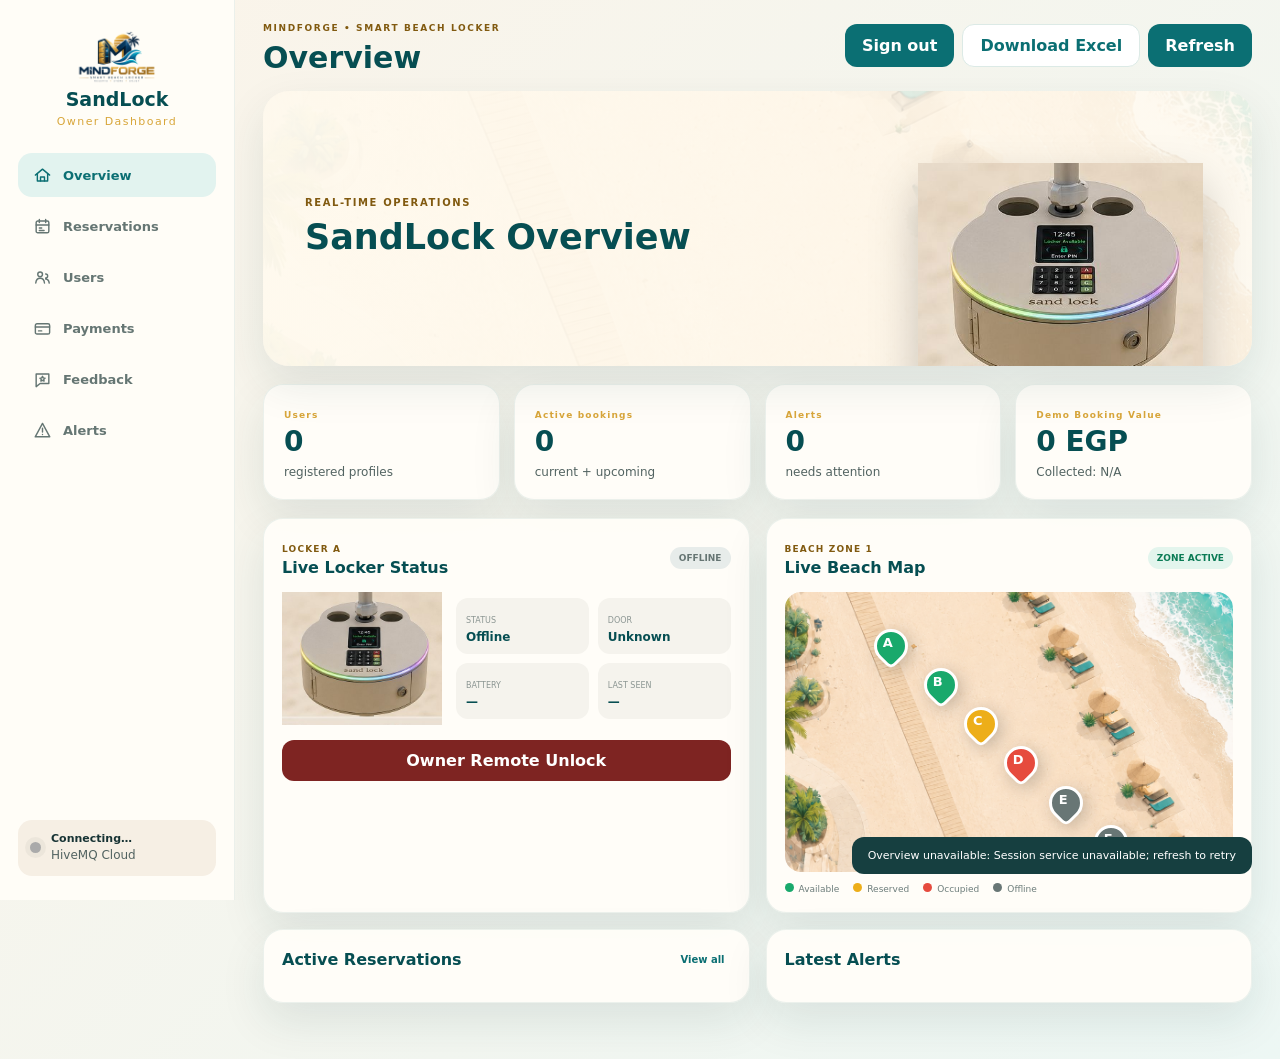
==== commit c9034091: "Update SandLock control backend and dashboard" ====
--- a/static/index.html
+++ b/static/index.html
@@ -1,7 +1,7 @@
 <!doctype html><html lang="en"><head><meta charset="utf-8"><meta name="viewport" content="width=device-width,initial-scale=1"><title>SandLock Owner Dashboard</title><link rel="stylesheet" href="/static/styles.css"></head><body>
 <div class="shell">
 <aside class="sidebar"><img src="/static/assets/mindforge-logo.png" class="logo" alt=""><div class="brand"><b>SandLock</b><span>Owner Dashboard</span></div><nav>
-<button class="nav active" data-view="overview"><span aria-hidden="true">⌂</span><span class="navLabel">Overview</span></button><button class="nav" data-view="reservations"><span aria-hidden="true">▤</span><span class="navLabel">Reservations</span></button><button class="nav" data-view="users"><span aria-hidden="true">♙</span><span class="navLabel">Users</span></button><button class="nav" data-view="payments"><span aria-hidden="true">¤</span><span class="navLabel">Payments</span></button><button class="nav" data-view="feedback"><span aria-hidden="true">★</span><span class="navLabel">Feedback</span></button><button class="nav" data-view="alerts"><span aria-hidden="true">!</span><span class="navLabel">Alerts</span></button></nav><div class="sidefoot"><span id="brokerDot"></span><div><b id="brokerText">Connecting…</b><small>HiveMQ Cloud</small></div></div></aside>
+<button class="nav active" data-view="overview"><span class="navIcon"><svg viewBox="0 0 24 24" aria-hidden="true"><path d="M3 11.5 12 4l9 7.5"/><path d="M5.5 10v9h13v-9"/><path d="M9.5 19v-5h5v5"/></svg></span><span class="navLabel">Overview</span></button><button class="nav" data-view="reservations"><span class="navIcon"><svg viewBox="0 0 24 24" aria-hidden="true"><rect x="4" y="5" width="16" height="15" rx="2"/><path d="M8 3v4M16 3v4M4 10h16M8 14h3M8 17h6"/></svg></span><span class="navLabel">Reservations</span></button><button class="nav" data-view="users"><span class="navIcon"><svg viewBox="0 0 24 24" aria-hidden="true"><circle cx="9" cy="8" r="3"/><path d="M3.5 19c.4-4 2.2-6 5.5-6s5.1 2 5.5 6M16 7.5a2.5 2.5 0 0 1 0 5M16 14c2.7.2 4.1 1.8 4.5 5"/></svg></span><span class="navLabel">Users</span></button><button class="nav" data-view="payments"><span class="navIcon"><svg viewBox="0 0 24 24" aria-hidden="true"><rect x="3" y="6" width="18" height="13" rx="2"/><path d="M3 10h18M7 15h4"/></svg></span><span class="navLabel">Payments</span></button><button class="nav" data-view="feedback"><span class="navIcon"><svg viewBox="0 0 24 24" aria-hidden="true"><path d="M4 5h16v12H9l-5 4V5Z"/><path d="m12 8 1 2 2.2.3-1.6 1.5.4 2.2-2-1-2 1 .4-2.2-1.6-1.5 2.2-.3 1-2Z"/></svg></span><span class="navLabel">Feedback</span></button><button class="nav" data-view="alerts"><span class="navIcon"><svg viewBox="0 0 24 24" aria-hidden="true"><path d="M12 3 2.8 20h18.4L12 3Z"/><path d="M12 9v5M12 17h.01"/></svg></span><span class="navLabel">Alerts</span></button></nav><div class="sidefoot"><span id="brokerDot"></span><div><b id="brokerText">Connecting…</b><small>HiveMQ Cloud</small></div></div></aside>
 <main><header><div><small>MINDFORGE • SMART BEACH LOCKER</small><h1 id="pageTitle">Overview</h1></div><div class="headActions"><button class="btn" id="adminLogout">Sign out</button><a href="/download/database.xlsx" class="btn ghost">Download Excel</a><button class="btn" id="refreshBtn">Refresh</button></div></header>
 <section id="overview" class="view active">
 <div class="hero"><div class="heroText"><span class="eyebrow">REAL-TIME OPERATIONS</span><h2>SandLock Overview</h2></div><img src="/static/assets/locker.png" class="heroLocker" alt=""></div>
--- a/static/styles.css
+++ b/static/styles.css
@@ -57,3 +57,8 @@
 .sidebar .nav.active{background:#e2f3ef;color:var(--teal)}
 .sidebar .nav:active{transform:scale(.98)}
 .demoDivider{display:flex;align-items:center;gap:10px;margin:18px 0 12px;color:#879391;font-size:12px}.demoDivider:before,.demoDivider:after{content:"";height:1px;background:#e1e7e4;flex:1}.demoLoginBtn{width:100%;min-height:48px}.demoHint{text-align:center!important;font-size:11px!important;margin:8px 0 0!important;color:#879391!important}
+
+/* Final local-review fixes: unified owner navigation icons and User/Owner map coordinates. */
+.nav{display:flex;align-items:center;gap:11px}.navIcon{width:20px;height:20px;display:inline-grid;place-items:center;flex:0 0 20px}.navIcon svg{width:19px;height:19px;fill:none;stroke:currentColor;stroke-width:1.8;stroke-linecap:round;stroke-linejoin:round}.pA{left:20%;top:13%;--label:"A"}.pB{left:31%;top:27%;--label:"B"}.pC{left:40%;top:41%;--label:"C"}.pD{left:49%;top:55%;--label:"D"}.pE{left:59%;top:69%;--label:"E"}.pF{left:69%;top:83%;--label:"F"}
+@media(max-width:1000px){.nav{justify-content:center}.navIcon{width:22px;height:22px;flex-basis:22px}.navIcon svg{width:21px;height:21px}}
+@media(max-width:680px){.nav{display:grid;place-items:center;padding:9px 4px}.navIcon{display:grid}.navLabel{display:none}}
